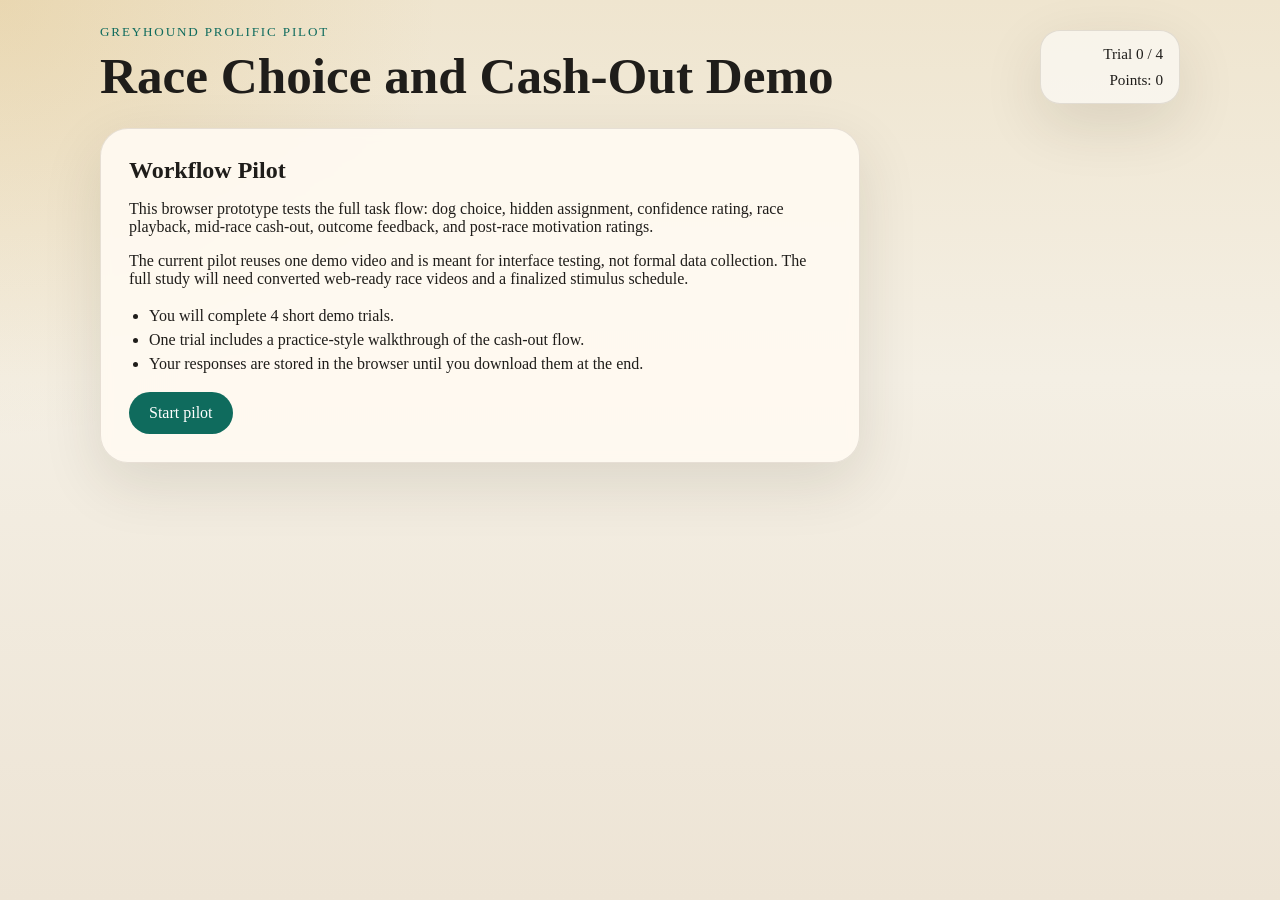
==== pilot-task/index.html @ 914d217c "Make race playback more realistic and lock video UI" ====
<!doctype html>
<html lang="en">
  <head>
    <meta charset="utf-8">
    <meta name="viewport" content="width=device-width, initial-scale=1">
    <title>Greyhound Pilot Task</title>
    <link rel="stylesheet" href="./styles.css">
  </head>
  <body>
    <main class="app-shell">
      <header class="topbar">
        <div>
          <p class="eyebrow">Greyhound Prolific Pilot</p>
          <h1>Race Choice and Cash-Out Demo</h1>
        </div>
        <div class="status">
          <span id="trial-status">Trial 0 / 0</span>
          <span id="points-status">Points: 0</span>
        </div>
      </header>

      <section id="screen-intro" class="screen active">
        <div class="card narrow">
          <h2>Workflow Pilot</h2>
          <p>
            This browser prototype tests the full task flow: dog choice, hidden assignment,
            confidence rating, race playback, mid-race cash-out, outcome feedback, and
            post-race motivation ratings.
          </p>
          <p>
            The current pilot reuses one demo video and is meant for interface testing, not
            formal data collection. The full study will need converted web-ready race videos
            and a finalized stimulus schedule.
          </p>
          <ul class="plain-list">
            <li>You will complete 4 short demo trials.</li>
            <li>One trial includes a practice-style walkthrough of the cash-out flow.</li>
            <li>Your responses are stored in the browser until you download them at the end.</li>
          </ul>
          <button id="start-button" class="button primary">Start pilot</button>
        </div>
      </section>

      <section id="screen-choice" class="screen">
        <div class="card">
          <div class="card-head">
            <div>
              <p class="eyebrow" id="condition-chip">Condition</p>
              <h2>Choose your dog</h2>
            </div>
            <p class="muted" id="choice-copy">Pick one dog for this race.</p>
          </div>
          <div id="dog-grid" class="dog-grid"></div>
          <div class="actions">
            <button id="choice-next" class="button primary" disabled>Continue</button>
          </div>
        </div>
      </section>

      <section id="screen-assignment" class="screen">
        <div class="card narrow">
          <p class="eyebrow">Trap Assignment</p>
          <h2 id="assignment-title">Your dog is ready</h2>
          <p id="assignment-copy"></p>
          <button id="assignment-next" class="button primary">Rate confidence</button>
        </div>
      </section>

      <section id="screen-confidence" class="screen">
        <div class="card narrow">
          <p class="eyebrow">Pre-race rating</p>
          <h2>How confident are you that your dog will win?</h2>
          <label class="slider-wrap" for="confidence-slider">
            <span>Not at all confident</span>
            <input id="confidence-slider" type="range" min="0" max="100" step="1" value="50">
            <span>Very confident</span>
          </label>
          <p class="value-readout"><span id="confidence-value">50</span>/100</p>
          <button id="confidence-next" class="button primary">Watch race</button>
        </div>
      </section>

      <section id="screen-race" class="screen">
        <div class="card">
          <div class="card-head">
            <div>
              <p class="eyebrow">Race video</p>
              <h2 id="race-title">Follow your dog</h2>
            </div>
            <p class="muted" id="race-copy"></p>
          </div>
          <div class="video-wrap">
            <video
              id="race-video"
              playsinline
              webkit-playsinline
              preload="auto"
              disablepictureinpicture
              disableremoteplayback
              controlslist="nodownload nofullscreen noplaybackrate noremoteplayback"
              tabindex="-1"
            ></video>
            <div id="race-intro-panel" class="overlay-panel race-intro-panel hidden">
              <p class="eyebrow">Starting boxes</p>
              <h3 id="race-intro-title">Race starts in 3</h3>
              <div class="signal-lights" aria-hidden="true">
                <span class="signal-light"></span>
                <span class="signal-light"></span>
                <span class="signal-light"></span>
              </div>
              <p id="race-intro-copy">Keep your eyes on your trap. The race will begin automatically.</p>
            </div>
            <div id="video-fallback" class="video-fallback hidden">
              <h3>Video unavailable</h3>
              <p>
                This pilot expects a browser-compatible video file. If this appears, the task
                flow is still working but the clip could not be played in your browser.
              </p>
            </div>
          </div>
          <div id="cashout-panel" class="overlay-panel hidden">
            <p class="eyebrow">Cash-out offer</p>
            <h3 id="cashout-title">Cash out now?</h3>
            <p id="cashout-copy"></p>
            <p id="cashout-timer" class="cashout-timer"></p>
            <div class="button-row">
              <button id="cashout-accept" class="button secondary">Cash out now</button>
              <button id="cashout-reject" class="button primary">Keep betting</button>
            </div>
          </div>
          <p id="race-helper" class="helper-text">
            The race will pause automatically if a cash-out offer appears.
          </p>
        </div>
      </section>

      <section id="screen-result" class="screen">
        <div class="card narrow">
          <p class="eyebrow">Outcome</p>
          <h2 id="result-title">Race complete</h2>
          <p id="result-copy"></p>
          <div class="result-grid">
            <div>
              <span class="result-label">Dog</span>
              <strong id="result-dog"></strong>
            </div>
            <div>
              <span class="result-label">Trap</span>
              <strong id="result-trap"></strong>
            </div>
            <div>
              <span class="result-label">Finish</span>
              <strong id="result-place"></strong>
            </div>
            <div>
              <span class="result-label">Points this trial</span>
              <strong id="result-points"></strong>
            </div>
          </div>
          <button id="result-next" class="button primary">Continue</button>
        </div>
      </section>

      <section id="screen-postrace" class="screen">
        <div class="card narrow">
          <p class="eyebrow">Post-race ratings</p>
          <h2>How did that race feel?</h2>
          <div class="question-block">
            <label for="pleased-slider">How pleased were you with the outcome of this race?</label>
            <input id="pleased-slider" type="range" min="0" max="100" step="1" value="50">
            <p class="value-readout"><span id="pleased-value">50</span>/100</p>
          </div>
          <div class="question-block">
            <label for="motivation-slider">Right now, how much do you want to play the next race?</label>
            <input id="motivation-slider" type="range" min="0" max="100" step="1" value="50">
            <p class="value-readout"><span id="motivation-value">50</span>/100</p>
          </div>
          <div class="question-block">
            <label for="luck-slider">How lucky or unlucky do you feel right now?</label>
            <input id="luck-slider" type="range" min="0" max="100" step="1" value="50">
            <p class="value-readout"><span id="luck-value">50</span>/100</p>
          </div>
          <button id="postrace-next" class="button primary">Next</button>
        </div>
      </section>

      <section id="screen-finish" class="screen">
        <div class="card narrow">
          <p class="eyebrow">Pilot complete</p>
          <h2>Session summary</h2>
          <p id="finish-copy"></p>
          <div class="button-row">
            <button id="download-json" class="button primary">Download JSON</button>
            <button id="download-csv" class="button secondary">Download CSV</button>
          </div>
          <div class="button-row">
            <button id="restart-button" class="button ghost">Run pilot again</button>
          </div>
        </div>
      </section>
    </main>

    <script src="./trial-config.js"></script>
    <script src="./app.js"></script>
  </body>
</html>
---- pilot-task/styles.css ----
:root {
  color-scheme: light;
  --bg: #f4efe4;
  --panel: rgba(255, 250, 241, 0.92);
  --panel-strong: #fff9ef;
  --text: #1f1d1a;
  --muted: #6a6256;
  --line: rgba(56, 45, 30, 0.12);
  --primary: #0f6b5d;
  --primary-dark: #0a5247;
  --secondary: #cc9a2b;
  --shadow: 0 20px 60px rgba(53, 39, 16, 0.12);
}

* {
  box-sizing: border-box;
}

body {
  margin: 0;
  min-height: 100vh;
  font-family: Georgia, "Times New Roman", serif;
  background:
    radial-gradient(circle at top left, rgba(207, 153, 42, 0.18), transparent 28%),
    linear-gradient(180deg, #efe5cf 0%, var(--bg) 42%, #ede4d5 100%);
  color: var(--text);
}

button,
input {
  font: inherit;
}

.app-shell {
  width: min(1080px, calc(100vw - 32px));
  margin: 0 auto;
  padding: 24px 0 48px;
}

.topbar {
  display: flex;
  justify-content: space-between;
  gap: 16px;
  align-items: end;
  margin-bottom: 24px;
}

.topbar h1,
.card h2 {
  margin: 0;
  line-height: 1.1;
}

.topbar h1 {
  font-size: clamp(2rem, 4vw, 3.2rem);
}

.eyebrow {
  margin: 0 0 8px;
  font-size: 0.82rem;
  letter-spacing: 0.14em;
  text-transform: uppercase;
  color: var(--primary);
}

.status {
  display: flex;
  flex-direction: column;
  gap: 8px;
  min-width: 140px;
  padding: 14px 16px;
  border: 1px solid var(--line);
  border-radius: 20px;
  background: rgba(255, 255, 255, 0.55);
  box-shadow: var(--shadow);
  font-size: 0.95rem;
  text-align: right;
}

.screen {
  display: none;
}

.screen.active {
  display: block;
}

.card {
  position: relative;
  padding: 28px;
  border: 1px solid var(--line);
  border-radius: 28px;
  background: var(--panel);
  box-shadow: var(--shadow);
  backdrop-filter: blur(6px);
}

.card.narrow {
  max-width: 760px;
}

.card-head {
  display: flex;
  justify-content: space-between;
  gap: 16px;
  align-items: end;
  margin-bottom: 24px;
}

.muted,
.helper-text {
  color: var(--muted);
}

.plain-list {
  padding-left: 20px;
  line-height: 1.5;
}

.dog-grid {
  display: grid;
  grid-template-columns: repeat(3, minmax(0, 1fr));
  gap: 14px;
}

.dog-card {
  padding: 18px;
  border: 1px solid var(--line);
  border-radius: 22px;
  background: var(--panel-strong);
  cursor: pointer;
  transition: transform 120ms ease, border-color 120ms ease, box-shadow 120ms ease;
}

.dog-card:hover,
.dog-card:focus-visible {
  transform: translateY(-2px);
  border-color: rgba(15, 107, 93, 0.35);
  box-shadow: 0 12px 24px rgba(15, 107, 93, 0.12);
}

.dog-card.selected {
  border-color: var(--primary);
  box-shadow: 0 16px 30px rgba(15, 107, 93, 0.18);
}

.dog-card h3 {
  margin: 0 0 12px;
  font-size: 1.2rem;
}

.dog-stats {
  display: grid;
  gap: 6px;
  color: var(--muted);
  font-size: 0.95rem;
}

.actions,
.button-row {
  display: flex;
  gap: 12px;
  margin-top: 24px;
  flex-wrap: wrap;
}

.button {
  border: 0;
  border-radius: 999px;
  padding: 12px 20px;
  cursor: pointer;
  transition: transform 120ms ease, opacity 120ms ease, background 120ms ease;
}

.button:hover,
.button:focus-visible {
  transform: translateY(-1px);
}

.button.primary {
  background: var(--primary);
  color: #fff;
}

.button.primary:hover,
.button.primary:focus-visible {
  background: var(--primary-dark);
}

.button.secondary {
  background: #f0e0b6;
  color: #3f2f10;
}

.button.ghost {
  background: transparent;
  color: var(--text);
  border: 1px solid var(--line);
}

.button:disabled {
  opacity: 0.45;
  cursor: not-allowed;
  transform: none;
}

.slider-wrap {
  display: grid;
  gap: 12px;
  margin-top: 22px;
}

input[type="range"] {
  width: 100%;
}

.value-readout {
  margin: 12px 0 0;
  font-weight: 700;
}

.video-wrap {
  position: relative;
  overflow: hidden;
  border-radius: 24px;
  border: 1px solid var(--line);
  background: #13110f;
  min-height: 360px;
}

#race-video,
.video-fallback {
  width: 100%;
  min-height: 360px;
}

#race-video {
  display: block;
  pointer-events: none;
}

#race-video::-webkit-media-controls,
#race-video::-webkit-media-controls-enclosure,
#race-video::-webkit-media-controls-panel,
#race-video::-webkit-media-controls-play-button,
#race-video::-webkit-media-controls-start-playback-button,
#race-video::-webkit-media-controls-timeline,
#race-video::-webkit-media-controls-current-time-display,
#race-video::-webkit-media-controls-time-remaining-display,
#race-video::-webkit-media-controls-fullscreen-button,
#race-video::-webkit-media-controls-mute-button,
#race-video::-webkit-media-controls-volume-slider {
  display: none !important;
  -webkit-appearance: none;
}

.video-fallback {
  display: grid;
  place-items: center;
  padding: 32px;
  color: #f6efe3;
  text-align: center;
}

.overlay-panel {
  position: absolute;
  inset: 18px;
  display: grid;
  align-content: center;
  padding: 26px;
  border-radius: 22px;
  background: rgba(20, 17, 13, 0.88);
  color: #fff8eb;
}

.race-intro-panel {
  text-align: center;
}

.signal-lights {
  display: flex;
  justify-content: center;
  gap: 14px;
  margin: 18px 0;
}

.signal-light {
  width: 18px;
  height: 18px;
  border-radius: 999px;
  background: rgba(255, 255, 255, 0.18);
  box-shadow: inset 0 0 0 1px rgba(255, 255, 255, 0.14);
}

.signal-light.active {
  background: #f25f3a;
  box-shadow: 0 0 18px rgba(242, 95, 58, 0.55);
}

.signal-light.go {
  background: #2fbf71;
  box-shadow: 0 0 18px rgba(47, 191, 113, 0.6);
}

.cashout-timer {
  margin: 6px 0 0;
  color: #f0e0b6;
  font-weight: 700;
}

.hidden {
  display: none;
}

.result-grid {
  display: grid;
  grid-template-columns: repeat(2, minmax(0, 1fr));
  gap: 18px;
  margin-top: 24px;
  padding: 18px;
  border: 1px solid var(--line);
  border-radius: 20px;
  background: rgba(255, 255, 255, 0.5);
}

.result-label {
  display: block;
  margin-bottom: 4px;
  color: var(--muted);
  font-size: 0.9rem;
}

.question-block + .question-block {
  margin-top: 24px;
}

@media (max-width: 900px) {
  .dog-grid {
    grid-template-columns: repeat(2, minmax(0, 1fr));
  }
}

@media (max-width: 700px) {
  .app-shell {
    width: min(100vw - 20px, 1080px);
    padding-top: 16px;
  }

  .topbar,
  .card-head {
    flex-direction: column;
    align-items: start;
  }

  .status {
    width: 100%;
    text-align: left;
  }

  .dog-grid,
  .result-grid {
    grid-template-columns: 1fr;
  }

  .card {
    padding: 20px;
  }
}
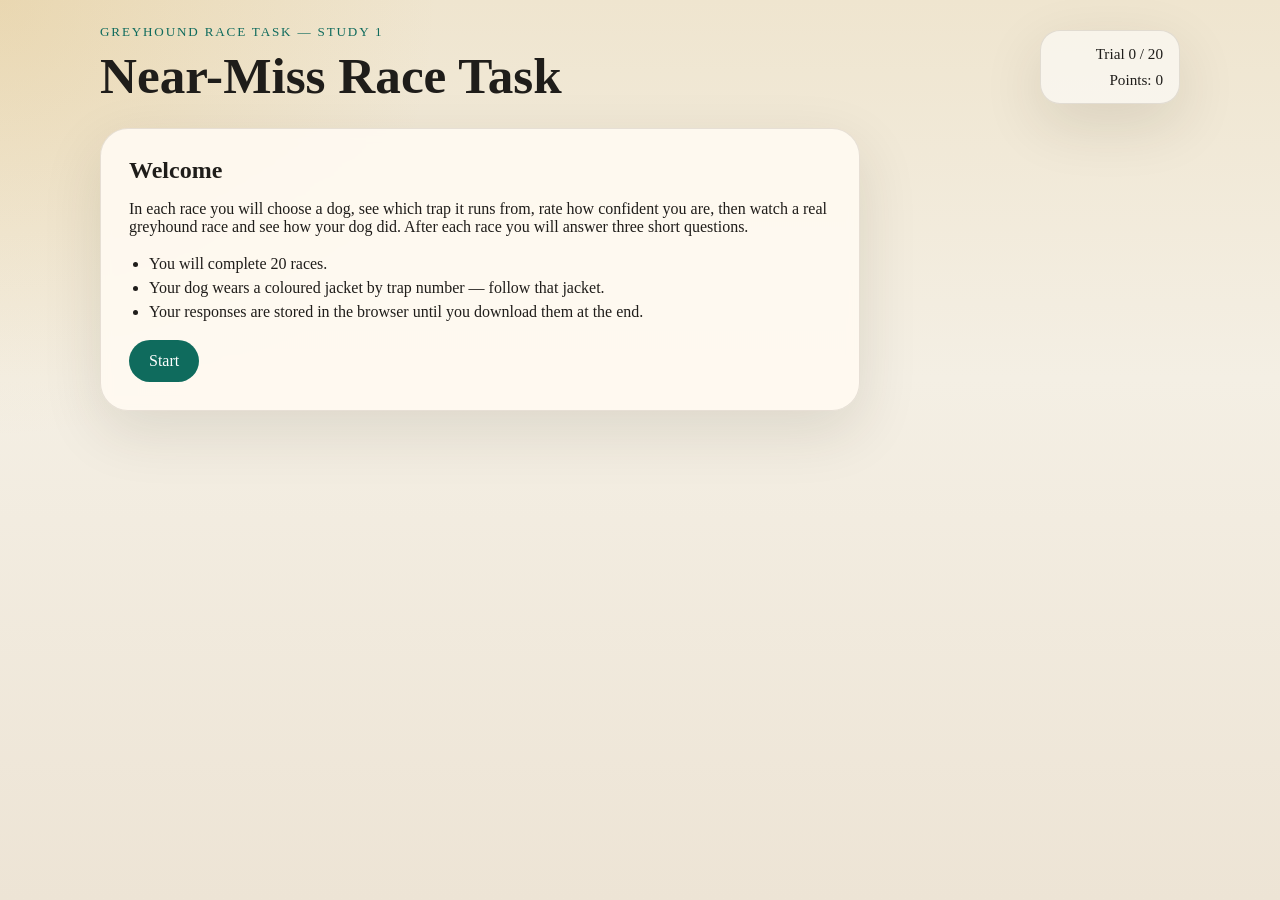
==== commit cfee0b89: "Build Study 1 task: 4 conditions, real race videos Replace the single-clip demo with the real 4-cond" ====
--- a/pilot-task/index.html
+++ b/pilot-task/index.html
@@ -10,8 +10,8 @@
     <main class="app-shell">
       <header class="topbar">
         <div>
-          <p class="eyebrow">Greyhound Prolific Pilot</p>
-          <h1>Race Choice and Cash-Out Demo</h1>
+          <p class="eyebrow">Greyhound Race Task — Study 1</p>
+          <h1>Near-Miss Race Task</h1>
         </div>
         <div class="status">
           <span id="trial-status">Trial 0 / 0</span>
@@ -21,23 +21,18 @@
 
       <section id="screen-intro" class="screen active">
         <div class="card narrow">
-          <h2>Workflow Pilot</h2>
+          <h2>Welcome</h2>
           <p>
-            This browser prototype tests the full task flow: dog choice, hidden assignment,
-            confidence rating, race playback, mid-race cash-out, outcome feedback, and
-            post-race motivation ratings.
-          </p>
-          <p>
-            The current pilot reuses one demo video and is meant for interface testing, not
-            formal data collection. The full study will need converted web-ready race videos
-            and a finalized stimulus schedule.
+            In each race you will choose a dog, see which trap it runs from, rate how
+            confident you are, then watch a real greyhound race and see how your dog did.
+            After each race you will answer three short questions.
           </p>
           <ul class="plain-list">
-            <li>You will complete 4 short demo trials.</li>
-            <li>One trial includes a practice-style walkthrough of the cash-out flow.</li>
+            <li>You will complete 20 races.</li>
+            <li>Your dog wears a coloured jacket by trap number — follow that jacket.</li>
             <li>Your responses are stored in the browser until you download them at the end.</li>
           </ul>
-          <button id="start-button" class="button primary">Start pilot</button>
+          <button id="start-button" class="button primary">Start</button>
         </div>
       </section>
 
@@ -61,6 +56,7 @@
         <div class="card narrow">
           <p class="eyebrow">Trap Assignment</p>
           <h2 id="assignment-title">Your dog is ready</h2>
+          <div class="jacket-badge" id="assignment-jacket" aria-hidden="true"></div>
           <p id="assignment-copy"></p>
           <button id="assignment-next" class="button primary">Rate confidence</button>
         </div>
@@ -72,11 +68,12 @@
           <h2>How confident are you that your dog will win?</h2>
           <label class="slider-wrap" for="confidence-slider">
             <span>Not at all confident</span>
-            <input id="confidence-slider" type="range" min="0" max="100" step="1" value="50">
+            <input id="confidence-slider" class="untouched" type="range" min="0" max="100" step="1" value="50">
             <span>Very confident</span>
           </label>
-          <p class="value-readout"><span id="confidence-value">50</span>/100</p>
-          <button id="confidence-next" class="button primary">Watch race</button>
+          <p class="value-readout"><span id="confidence-value">–</span>/100</p>
+          <p class="helper-text">Drag the slider to answer.</p>
+          <button id="confidence-next" class="button primary" disabled>Watch race</button>
         </div>
       </section>
 
@@ -167,20 +164,33 @@
           <h2>How did that race feel?</h2>
           <div class="question-block">
             <label for="pleased-slider">How pleased were you with the outcome of this race?</label>
-            <input id="pleased-slider" type="range" min="0" max="100" step="1" value="50">
-            <p class="value-readout"><span id="pleased-value">50</span>/100</p>
+            <input id="pleased-slider" class="untouched" type="range" min="0" max="100" step="1" value="50">
+            <p class="value-readout"><span id="pleased-value">–</span>/100</p>
           </div>
           <div class="question-block">
             <label for="motivation-slider">Right now, how much do you want to play the next race?</label>
-            <input id="motivation-slider" type="range" min="0" max="100" step="1" value="50">
-            <p class="value-readout"><span id="motivation-value">50</span>/100</p>
+            <input id="motivation-slider" class="untouched" type="range" min="0" max="100" step="1" value="50">
+            <p class="value-readout"><span id="motivation-value">–</span>/100</p>
           </div>
           <div class="question-block">
             <label for="luck-slider">How lucky or unlucky do you feel right now?</label>
-            <input id="luck-slider" type="range" min="0" max="100" step="1" value="50">
-            <p class="value-readout"><span id="luck-value">50</span>/100</p>
-          </div>
-          <button id="postrace-next" class="button primary">Next</button>
+            <input id="luck-slider" class="untouched" type="range" min="0" max="100" step="1" value="50">
+            <p class="value-readout"><span id="luck-value">–</span>/100</p>
+          </div>
+          <p class="helper-text">Drag each slider to answer.</p>
+          <button id="postrace-next" class="button primary" disabled>Next</button>
+        </div>
+      </section>
+
+      <section id="screen-pgsi" class="screen">
+        <div class="card narrow">
+          <p class="eyebrow">Questionnaire</p>
+          <h2>Problem Gambling Severity Index</h2>
+          <p class="muted">
+            Thinking about the last 12 months, please answer the following questions.
+          </p>
+          <div id="pgsi-form" class="pgsi-form"></div>
+          <button id="pgsi-next" class="button primary" disabled>Finish study</button>
         </div>
       </section>
 
--- a/pilot-task/styles.css
+++ b/pilot-task/styles.css
@@ -334,6 +334,37 @@
   margin-top: 24px;
 }
 
+.pgsi-form {
+  display: grid;
+  gap: 18px;
+  margin-top: 22px;
+}
+
+.pgsi-item {
+  padding: 18px;
+  border: 1px solid var(--line);
+  border-radius: 20px;
+  background: rgba(255, 255, 255, 0.52);
+}
+
+.pgsi-item legend {
+  margin-bottom: 10px;
+  font-weight: 700;
+}
+
+.pgsi-options {
+  display: grid;
+  grid-template-columns: repeat(2, minmax(0, 1fr));
+  gap: 10px 14px;
+}
+
+.pgsi-option {
+  display: flex;
+  align-items: center;
+  gap: 8px;
+  color: var(--muted);
+}
+
 @media (max-width: 900px) {
   .dog-grid {
     grid-template-columns: repeat(2, minmax(0, 1fr));
@@ -358,7 +389,8 @@
   }
 
   .dog-grid,
-  .result-grid {
+  .result-grid,
+  .pgsi-options {
     grid-template-columns: 1fr;
   }
 
@@ -366,3 +398,23 @@
     padding: 20px;
   }
 }
+
+/* Study 1 additions */
+.jacket-badge {
+  width: 64px;
+  height: 64px;
+  border-radius: 12px;
+  display: flex;
+  align-items: center;
+  justify-content: center;
+  font-size: 28px;
+  font-weight: 700;
+  margin: 4px 0 12px;
+  border: 2px solid rgba(0, 0, 0, 0.25);
+  box-shadow: inset 0 0 0 2px rgba(255, 255, 255, 0.25);
+}
+
+input[type="range"].untouched {
+  opacity: 0.55;
+  filter: grayscale(0.4);
+}
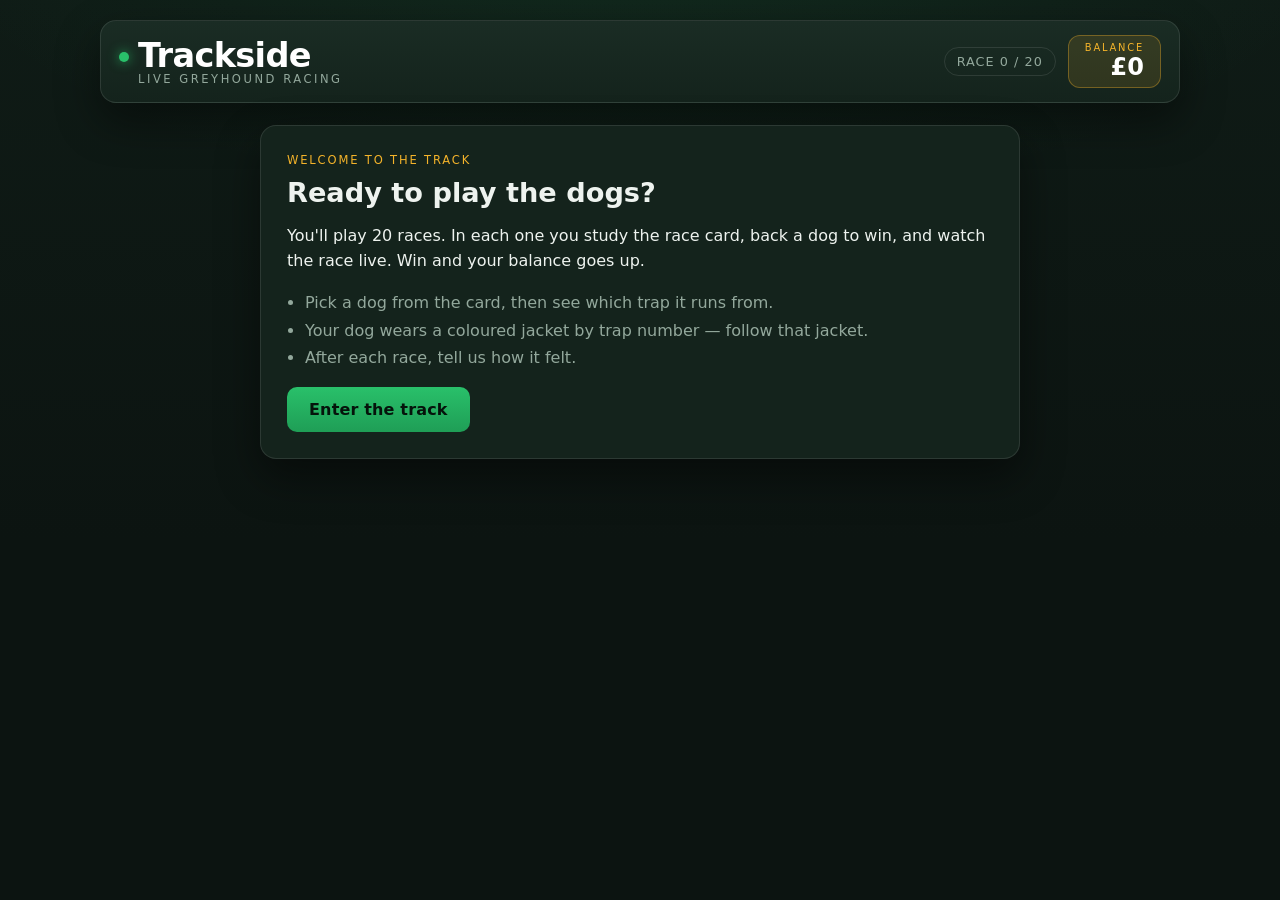
==== commit 1c7b01c7: "Reskin as a betting display; restore dog stats; unique names - Rebrand the participant-facing task a" ====
--- a/pilot-task/index.html
+++ b/pilot-task/index.html
@@ -3,36 +3,39 @@
   <head>
     <meta charset="utf-8">
     <meta name="viewport" content="width=device-width, initial-scale=1">
-    <title>Greyhound Pilot Task</title>
+    <title>Trackside — Live Greyhound Racing</title>
     <link rel="stylesheet" href="./styles.css">
   </head>
   <body>
     <main class="app-shell">
       <header class="topbar">
-        <div>
-          <p class="eyebrow">Greyhound Race Task — Study 1</p>
-          <h1>Near-Miss Race Task</h1>
+        <div class="brand">
+          <span class="brand-mark">Trackside</span>
+          <span class="brand-tag">Live Greyhound Racing</span>
         </div>
         <div class="status">
-          <span id="trial-status">Trial 0 / 0</span>
-          <span id="points-status">Points: 0</span>
+          <span class="status-race" id="trial-status">Race 0 / 0</span>
+          <span class="status-balance">
+            <span class="balance-label">Balance</span>
+            <span class="balance-amount" id="points-status">£0</span>
+          </span>
         </div>
       </header>
 
       <section id="screen-intro" class="screen active">
         <div class="card narrow">
-          <h2>Welcome</h2>
+          <p class="eyebrow">Welcome to the track</p>
+          <h2>Ready to play the dogs?</h2>
           <p>
-            In each race you will choose a dog, see which trap it runs from, rate how
-            confident you are, then watch a real greyhound race and see how your dog did.
-            After each race you will answer three short questions.
+            You'll play 20 races. In each one you study the race card, back a dog to win,
+            and watch the race live. Win and your balance goes up.
           </p>
           <ul class="plain-list">
-            <li>You will complete 20 races.</li>
+            <li>Pick a dog from the card, then see which trap it runs from.</li>
             <li>Your dog wears a coloured jacket by trap number — follow that jacket.</li>
-            <li>Your responses are stored in the browser until you download them at the end.</li>
+            <li>After each race, tell us how it felt.</li>
           </ul>
-          <button id="start-button" class="button primary">Start</button>
+          <button id="start-button" class="button primary">Enter the track</button>
         </div>
       </section>
 
@@ -40,25 +43,25 @@
         <div class="card">
           <div class="card-head">
             <div>
-              <p class="eyebrow" id="condition-chip">Condition</p>
-              <h2>Choose your dog</h2>
-            </div>
-            <p class="muted" id="choice-copy">Pick one dog for this race.</p>
+              <p class="eyebrow" id="condition-chip">Race</p>
+              <h2>Race card</h2>
+            </div>
+            <p class="muted" id="choice-copy">Study the card and back a dog to win.</p>
           </div>
           <div id="dog-grid" class="dog-grid"></div>
           <div class="actions">
-            <button id="choice-next" class="button primary" disabled>Continue</button>
+            <button id="choice-next" class="button primary" disabled>Place bet</button>
           </div>
         </div>
       </section>
 
       <section id="screen-assignment" class="screen">
         <div class="card narrow">
-          <p class="eyebrow">Trap Assignment</p>
+          <p class="eyebrow">Bet placed</p>
           <h2 id="assignment-title">Your dog is ready</h2>
           <div class="jacket-badge" id="assignment-jacket" aria-hidden="true"></div>
           <p id="assignment-copy"></p>
-          <button id="assignment-next" class="button primary">Rate confidence</button>
+          <button id="assignment-next" class="button primary">Continue</button>
         </div>
       </section>
 
@@ -150,7 +153,7 @@
               <strong id="result-place"></strong>
             </div>
             <div>
-              <span class="result-label">Points this trial</span>
+              <span class="result-label">Returns</span>
               <strong id="result-points"></strong>
             </div>
           </div>
@@ -196,7 +199,7 @@
 
       <section id="screen-finish" class="screen">
         <div class="card narrow">
-          <p class="eyebrow">Pilot complete</p>
+          <p class="eyebrow">That's the last race</p>
           <h2>Session summary</h2>
           <p id="finish-copy"></p>
           <div class="button-row">
@@ -204,7 +207,7 @@
             <button id="download-csv" class="button secondary">Download CSV</button>
           </div>
           <div class="button-row">
-            <button id="restart-button" class="button ghost">Run pilot again</button>
+            <button id="restart-button" class="button ghost">Play again</button>
           </div>
         </div>
       </section>
--- a/pilot-task/styles.css
+++ b/pilot-task/styles.css
@@ -1,243 +1,310 @@
 :root {
-  color-scheme: light;
-  --bg: #f4efe4;
-  --panel: rgba(255, 250, 241, 0.92);
-  --panel-strong: #fff9ef;
-  --text: #1f1d1a;
-  --muted: #6a6256;
-  --line: rgba(56, 45, 30, 0.12);
-  --primary: #0f6b5d;
-  --primary-dark: #0a5247;
-  --secondary: #cc9a2b;
-  --shadow: 0 20px 60px rgba(53, 39, 16, 0.12);
-}
-
-* {
-  box-sizing: border-box;
-}
+  color-scheme: dark;
+  --bg: #0c1411;
+  --bg-2: #0f1b16;
+  --panel: #14231c;
+  --panel-2: #1a2c24;
+  --line: rgba(255, 255, 255, 0.10);
+  --line-strong: rgba(255, 255, 255, 0.18);
+  --text: #eef3ef;
+  --muted: #93a89c;
+  --gold: #f4b32a;
+  --gold-dark: #c8901a;
+  --green: #29c06a;
+  --green-dark: #1f9e56;
+  --red: #e0533d;
+  --shadow: 0 18px 44px rgba(0, 0, 0, 0.45);
+  --radius: 16px;
+  --font: system-ui, -apple-system, "Segoe UI", Roboto, Helvetica, Arial, sans-serif;
+  --mono: "SF Mono", ui-monospace, "Roboto Mono", Menlo, Consolas, monospace;
+}
+
+* { box-sizing: border-box; }
 
 body {
   margin: 0;
   min-height: 100vh;
-  font-family: Georgia, "Times New Roman", serif;
+  font-family: var(--font);
+  color: var(--text);
   background:
-    radial-gradient(circle at top left, rgba(207, 153, 42, 0.18), transparent 28%),
-    linear-gradient(180deg, #efe5cf 0%, var(--bg) 42%, #ede4d5 100%);
-  color: var(--text);
-}
-
-button,
-input {
-  font: inherit;
-}
+    radial-gradient(1200px 500px at 50% -10%, rgba(41, 192, 106, 0.10), transparent 60%),
+    linear-gradient(180deg, var(--bg-2) 0%, var(--bg) 60%);
+}
+
+button, input { font: inherit; }
 
 .app-shell {
-  width: min(1080px, calc(100vw - 32px));
+  width: min(1080px, calc(100vw - 28px));
   margin: 0 auto;
-  padding: 24px 0 48px;
-}
-
+  padding: 20px 0 48px;
+}
+
+/* ---- top bar / bookmaker header ---- */
 .topbar {
   display: flex;
   justify-content: space-between;
+  align-items: center;
   gap: 16px;
-  align-items: end;
-  margin-bottom: 24px;
-}
-
-.topbar h1,
-.card h2 {
-  margin: 0;
-  line-height: 1.1;
-}
-
-.topbar h1 {
-  font-size: clamp(2rem, 4vw, 3.2rem);
+  padding: 14px 18px;
+  margin-bottom: 22px;
+  border: 1px solid var(--line);
+  border-radius: var(--radius);
+  background: linear-gradient(180deg, var(--panel-2), var(--panel));
+  box-shadow: var(--shadow);
+}
+
+.brand { display: flex; flex-direction: column; line-height: 1.05; }
+
+.brand-mark {
+  font-size: clamp(1.5rem, 3.4vw, 2.1rem);
+  font-weight: 800;
+  letter-spacing: -0.02em;
+  color: #fff;
+}
+.brand-mark::before {
+  content: "";
+  display: inline-block;
+  width: 10px; height: 10px;
+  margin-right: 9px;
+  border-radius: 999px;
+  background: var(--green);
+  box-shadow: 0 0 12px rgba(41, 192, 106, 0.8);
+  vertical-align: middle;
+}
+.brand-tag {
+  font-size: 0.72rem;
+  letter-spacing: 0.22em;
+  text-transform: uppercase;
+  color: var(--muted);
+  margin-left: 19px;
+}
+
+.status { display: flex; align-items: center; gap: 12px; }
+
+.status-race {
+  font-size: 0.8rem;
+  letter-spacing: 0.08em;
+  text-transform: uppercase;
+  color: var(--muted);
+  padding: 6px 12px;
+  border: 1px solid var(--line);
+  border-radius: 999px;
+}
+
+.status-balance {
+  display: flex;
+  flex-direction: column;
+  align-items: flex-end;
+  padding: 6px 16px;
+  border-radius: 12px;
+  background: rgba(244, 179, 42, 0.12);
+  border: 1px solid rgba(244, 179, 42, 0.35);
+}
+.balance-label {
+  font-size: 0.62rem;
+  letter-spacing: 0.18em;
+  text-transform: uppercase;
+  color: var(--gold);
+}
+.balance-amount {
+  font-size: 1.5rem;
+  font-weight: 800;
+  color: #fff;
+  font-variant-numeric: tabular-nums;
 }
 
 .eyebrow {
   margin: 0 0 8px;
-  font-size: 0.82rem;
-  letter-spacing: 0.14em;
-  text-transform: uppercase;
-  color: var(--primary);
-}
-
-.status {
-  display: flex;
-  flex-direction: column;
-  gap: 8px;
-  min-width: 140px;
-  padding: 14px 16px;
-  border: 1px solid var(--line);
-  border-radius: 20px;
-  background: rgba(255, 255, 255, 0.55);
-  box-shadow: var(--shadow);
-  font-size: 0.95rem;
-  text-align: right;
-}
-
-.screen {
-  display: none;
-}
-
-.screen.active {
-  display: block;
-}
+  font-size: 0.72rem;
+  letter-spacing: 0.16em;
+  text-transform: uppercase;
+  color: var(--gold);
+}
+
+/* ---- screens / cards ---- */
+.screen { display: none; }
+.screen.active { display: block; }
 
 .card {
   position: relative;
-  padding: 28px;
-  border: 1px solid var(--line);
-  border-radius: 28px;
+  padding: 26px;
+  border: 1px solid var(--line);
+  border-radius: var(--radius);
   background: var(--panel);
   box-shadow: var(--shadow);
-  backdrop-filter: blur(6px);
-}
-
-.card.narrow {
-  max-width: 760px;
-}
+}
+.card.narrow { max-width: 760px; margin: 0 auto; }
+
+.card h2 { margin: 0 0 6px; line-height: 1.1; font-size: 1.7rem; }
+.card p { line-height: 1.55; }
 
 .card-head {
   display: flex;
   justify-content: space-between;
+  align-items: flex-end;
   gap: 16px;
-  align-items: end;
-  margin-bottom: 24px;
-}
-
-.muted,
-.helper-text {
-  color: var(--muted);
-}
-
-.plain-list {
-  padding-left: 20px;
-  line-height: 1.5;
-}
-
+  margin-bottom: 20px;
+  padding-bottom: 16px;
+  border-bottom: 1px solid var(--line);
+}
+.card-head h2 { font-size: 1.4rem; margin: 0; }
+
+.muted, .helper-text { color: var(--muted); }
+.helper-text { font-size: 0.9rem; }
+.plain-list { padding-left: 18px; line-height: 1.7; color: var(--muted); }
+
+/* ---- race card / dog choices ---- */
 .dog-grid {
   display: grid;
   grid-template-columns: repeat(3, minmax(0, 1fr));
-  gap: 14px;
+  gap: 12px;
 }
 
 .dog-card {
-  padding: 18px;
-  border: 1px solid var(--line);
-  border-radius: 22px;
-  background: var(--panel-strong);
+  position: relative;
+  display: flex;
+  flex-direction: column;
+  gap: 12px;
+  padding: 16px;
+  text-align: left;
+  border: 1px solid var(--line);
+  border-radius: 14px;
+  background: var(--panel-2);
+  color: var(--text);
   cursor: pointer;
   transition: transform 120ms ease, border-color 120ms ease, box-shadow 120ms ease;
 }
-
-.dog-card:hover,
-.dog-card:focus-visible {
+.dog-card:hover, .dog-card:focus-visible {
   transform: translateY(-2px);
-  border-color: rgba(15, 107, 93, 0.35);
-  box-shadow: 0 12px 24px rgba(15, 107, 93, 0.12);
-}
-
+  border-color: var(--line-strong);
+  box-shadow: 0 12px 22px rgba(0, 0, 0, 0.35);
+}
 .dog-card.selected {
-  border-color: var(--primary);
-  box-shadow: 0 16px 30px rgba(15, 107, 93, 0.18);
-}
-
-.dog-card h3 {
-  margin: 0 0 12px;
-  font-size: 1.2rem;
+  border-color: var(--gold);
+  box-shadow: 0 0 0 2px rgba(244, 179, 42, 0.35), var(--shadow);
+}
+
+.dog-card-top {
+  display: flex;
+  justify-content: space-between;
+  align-items: center;
+  gap: 10px;
+}
+.dog-card h3 { margin: 0; font-size: 1.05rem; line-height: 1.2; }
+
+.odds {
+  flex: none;
+  font-family: var(--mono);
+  font-weight: 700;
+  font-size: 0.95rem;
+  color: #0c1411;
+  background: var(--gold);
+  padding: 3px 9px;
+  border-radius: 8px;
 }
 
 .dog-stats {
   display: grid;
-  gap: 6px;
+  grid-template-columns: 1fr 1fr;
+  gap: 4px 12px;
+  font-size: 0.82rem;
   color: var(--muted);
-  font-size: 0.95rem;
-}
-
-.actions,
-.button-row {
+}
+.dog-stats span { display: flex; justify-content: space-between; gap: 8px; }
+.dog-stats em {
+  font-style: normal;
+  text-transform: uppercase;
+  letter-spacing: 0.06em;
+  font-size: 0.66rem;
+  color: #6f8378;
+  align-self: center;
+}
+.dog-stats span:first-child { grid-column: 1 / -1; }
+.dog-stats span:first-child em { color: var(--muted); }
+
+.pick-tag {
+  margin-top: auto;
+  text-align: center;
+  font-size: 0.72rem;
+  letter-spacing: 0.1em;
+  text-transform: uppercase;
+  color: var(--muted);
+  padding-top: 8px;
+  border-top: 1px dashed var(--line);
+}
+.dog-card.selected .pick-tag { color: var(--gold); font-weight: 700; }
+
+/* ---- buttons ---- */
+.actions, .button-row {
   display: flex;
   gap: 12px;
-  margin-top: 24px;
+  margin-top: 22px;
   flex-wrap: wrap;
 }
 
 .button {
   border: 0;
-  border-radius: 999px;
-  padding: 12px 20px;
+  border-radius: 10px;
+  padding: 13px 22px;
+  font-weight: 700;
+  letter-spacing: 0.01em;
   cursor: pointer;
   transition: transform 120ms ease, opacity 120ms ease, background 120ms ease;
 }
-
-.button:hover,
-.button:focus-visible {
-  transform: translateY(-1px);
-}
+.button:hover:not(:disabled), .button:focus-visible { transform: translateY(-1px); }
 
 .button.primary {
-  background: var(--primary);
-  color: #fff;
-}
-
-.button.primary:hover,
-.button.primary:focus-visible {
-  background: var(--primary-dark);
-}
+  background: linear-gradient(180deg, var(--green), var(--green-dark));
+  color: #05130b;
+}
+.button.primary:hover:not(:disabled) { background: var(--green); }
 
 .button.secondary {
-  background: #f0e0b6;
-  color: #3f2f10;
-}
-
+  background: transparent;
+  color: var(--gold);
+  border: 1px solid rgba(244, 179, 42, 0.5);
+}
 .button.ghost {
   background: transparent;
   color: var(--text);
   border: 1px solid var(--line);
 }
-
-.button:disabled {
-  opacity: 0.45;
-  cursor: not-allowed;
-  transform: none;
-}
-
+.button:disabled { opacity: 0.4; cursor: not-allowed; transform: none; }
+
+/* ---- sliders ---- */
 .slider-wrap {
   display: grid;
-  gap: 12px;
+  grid-template-columns: auto 1fr auto;
+  align-items: center;
+  gap: 14px;
   margin-top: 22px;
 }
+.slider-wrap span { font-size: 0.82rem; color: var(--muted); }
 
 input[type="range"] {
   width: 100%;
-}
+  accent-color: var(--gold);
+}
+input[type="range"].untouched { opacity: 0.5; filter: grayscale(0.5); }
 
 .value-readout {
-  margin: 12px 0 0;
-  font-weight: 700;
-}
-
+  margin: 14px 0 0;
+  font-weight: 800;
+  font-size: 1.1rem;
+  font-variant-numeric: tabular-nums;
+}
+
+/* ---- video ---- */
 .video-wrap {
   position: relative;
   overflow: hidden;
-  border-radius: 24px;
-  border: 1px solid var(--line);
-  background: #13110f;
+  border-radius: 12px;
+  border: 1px solid var(--line);
+  background: #050806;
   min-height: 360px;
 }
-
-#race-video,
-.video-fallback {
-  width: 100%;
-  min-height: 360px;
-}
-
-#race-video {
-  display: block;
-  pointer-events: none;
-}
+#race-video, .video-fallback { width: 100%; min-height: 360px; }
+#race-video { display: block; pointer-events: none; }
 
 #race-video::-webkit-media-controls,
 #race-video::-webkit-media-controls-enclosure,
@@ -254,167 +321,89 @@
   -webkit-appearance: none;
 }
 
-.video-fallback {
-  display: grid;
-  place-items: center;
-  padding: 32px;
-  color: #f6efe3;
-  text-align: center;
-}
+.video-fallback { display: grid; place-items: center; padding: 32px; text-align: center; color: var(--muted); }
 
 .overlay-panel {
   position: absolute;
-  inset: 18px;
+  inset: 16px;
   display: grid;
   align-content: center;
   padding: 26px;
-  border-radius: 22px;
-  background: rgba(20, 17, 13, 0.88);
-  color: #fff8eb;
-}
-
-.race-intro-panel {
+  border-radius: 12px;
+  background: rgba(6, 12, 9, 0.9);
+  color: #fff;
   text-align: center;
 }
-
-.signal-lights {
-  display: flex;
-  justify-content: center;
-  gap: 14px;
-  margin: 18px 0;
-}
-
+.overlay-panel h3 { margin: 6px 0; font-size: 1.6rem; }
+
+.signal-lights { display: flex; justify-content: center; gap: 14px; margin: 18px 0; }
 .signal-light {
-  width: 18px;
-  height: 18px;
+  width: 18px; height: 18px;
   border-radius: 999px;
-  background: rgba(255, 255, 255, 0.18);
-  box-shadow: inset 0 0 0 1px rgba(255, 255, 255, 0.14);
-}
-
-.signal-light.active {
-  background: #f25f3a;
-  box-shadow: 0 0 18px rgba(242, 95, 58, 0.55);
-}
-
-.signal-light.go {
-  background: #2fbf71;
-  box-shadow: 0 0 18px rgba(47, 191, 113, 0.6);
-}
-
-.cashout-timer {
-  margin: 6px 0 0;
-  color: #f0e0b6;
-  font-weight: 700;
-}
-
-.hidden {
-  display: none;
-}
-
+  background: rgba(255, 255, 255, 0.16);
+}
+.signal-light.active { background: var(--red); box-shadow: 0 0 18px rgba(224, 83, 61, 0.6); }
+.signal-light.go { background: var(--green); box-shadow: 0 0 18px rgba(41, 192, 106, 0.7); }
+
+.cashout-timer { margin: 6px 0 0; color: var(--gold); font-weight: 700; }
+.hidden { display: none; }
+
+/* ---- result ---- */
 .result-grid {
   display: grid;
   grid-template-columns: repeat(2, minmax(0, 1fr));
-  gap: 18px;
-  margin-top: 24px;
+  gap: 16px;
+  margin-top: 22px;
   padding: 18px;
   border: 1px solid var(--line);
-  border-radius: 20px;
-  background: rgba(255, 255, 255, 0.5);
-}
-
+  border-radius: 12px;
+  background: var(--panel-2);
+}
 .result-label {
   display: block;
   margin-bottom: 4px;
   color: var(--muted);
-  font-size: 0.9rem;
-}
-
-.question-block + .question-block {
-  margin-top: 24px;
-}
-
-.pgsi-form {
-  display: grid;
-  gap: 18px;
-  margin-top: 22px;
-}
-
+  font-size: 0.72rem;
+  letter-spacing: 0.08em;
+  text-transform: uppercase;
+}
+.result-grid strong { font-size: 1.15rem; }
+
+/* ---- jacket badge ---- */
+.jacket-badge {
+  width: 60px; height: 60px;
+  border-radius: 12px;
+  display: flex; align-items: center; justify-content: center;
+  font-size: 26px; font-weight: 800;
+  margin: 4px 0 14px;
+  border: 2px solid rgba(0, 0, 0, 0.35);
+  box-shadow: inset 0 0 0 2px rgba(255, 255, 255, 0.22);
+}
+
+/* ---- post-race + pgsi ---- */
+.question-block + .question-block { margin-top: 22px; }
+.question-block label { display: block; margin-bottom: 10px; }
+
+.pgsi-form { display: grid; gap: 14px; margin-top: 20px; }
 .pgsi-item {
-  padding: 18px;
-  border: 1px solid var(--line);
-  border-radius: 20px;
-  background: rgba(255, 255, 255, 0.52);
-}
-
-.pgsi-item legend {
-  margin-bottom: 10px;
-  font-weight: 700;
-}
-
-.pgsi-options {
-  display: grid;
-  grid-template-columns: repeat(2, minmax(0, 1fr));
-  gap: 10px 14px;
-}
-
-.pgsi-option {
-  display: flex;
-  align-items: center;
-  gap: 8px;
-  color: var(--muted);
-}
-
+  padding: 16px;
+  border: 1px solid var(--line);
+  border-radius: 12px;
+  background: var(--panel-2);
+}
+.pgsi-item legend { margin-bottom: 10px; font-weight: 700; }
+.pgsi-options { display: grid; grid-template-columns: repeat(2, minmax(0, 1fr)); gap: 8px 14px; }
+.pgsi-option { display: flex; align-items: center; gap: 8px; color: var(--muted); }
+
+/* ---- responsive ---- */
 @media (max-width: 900px) {
-  .dog-grid {
-    grid-template-columns: repeat(2, minmax(0, 1fr));
-  }
-}
-
-@media (max-width: 700px) {
-  .app-shell {
-    width: min(100vw - 20px, 1080px);
-    padding-top: 16px;
-  }
-
-  .topbar,
-  .card-head {
-    flex-direction: column;
-    align-items: start;
-  }
-
-  .status {
-    width: 100%;
-    text-align: left;
-  }
-
-  .dog-grid,
-  .result-grid,
-  .pgsi-options {
-    grid-template-columns: 1fr;
-  }
-
-  .card {
-    padding: 20px;
-  }
-}
-
-/* Study 1 additions */
-.jacket-badge {
-  width: 64px;
-  height: 64px;
-  border-radius: 12px;
-  display: flex;
-  align-items: center;
-  justify-content: center;
-  font-size: 28px;
-  font-weight: 700;
-  margin: 4px 0 12px;
-  border: 2px solid rgba(0, 0, 0, 0.25);
-  box-shadow: inset 0 0 0 2px rgba(255, 255, 255, 0.25);
-}
-
-input[type="range"].untouched {
-  opacity: 0.55;
-  filter: grayscale(0.4);
-}
+  .dog-grid { grid-template-columns: repeat(2, minmax(0, 1fr)); }
+}
+@media (max-width: 620px) {
+  .app-shell { width: calc(100vw - 20px); }
+  .topbar { flex-direction: row; align-items: center; }
+  .brand-mark { font-size: 1.3rem; }
+  .dog-grid, .result-grid, .pgsi-options { grid-template-columns: 1fr; }
+  .card { padding: 18px; }
+  .card-head { flex-direction: column; align-items: flex-start; }
+}
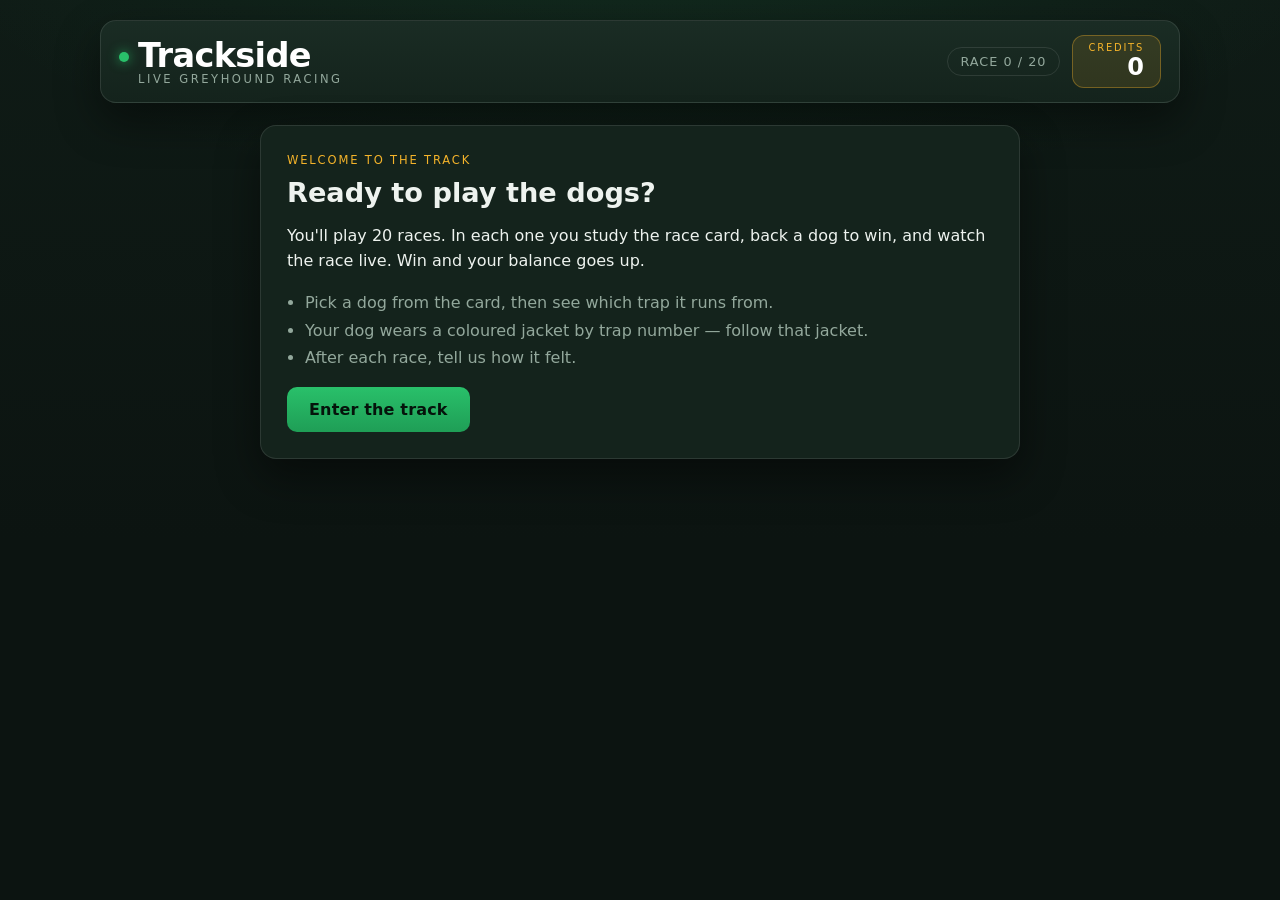
==== commit f6b58eac: "Credits display, £2+£2 payment, no-anchor random sliders - In-task tally is now "credits" (not £), s" ====
--- a/pilot-task/index.html
+++ b/pilot-task/index.html
@@ -16,8 +16,8 @@
         <div class="status">
           <span class="status-race" id="trial-status">Race 0 / 0</span>
           <span class="status-balance">
-            <span class="balance-label">Balance</span>
-            <span class="balance-amount" id="points-status">£0</span>
+            <span class="balance-label">Credits</span>
+            <span class="balance-amount" id="points-status">0</span>
           </span>
         </div>
       </header>
--- a/pilot-task/styles.css
+++ b/pilot-task/styles.css
@@ -184,24 +184,7 @@
   box-shadow: 0 0 0 2px rgba(244, 179, 42, 0.35), var(--shadow);
 }
 
-.dog-card-top {
-  display: flex;
-  justify-content: space-between;
-  align-items: center;
-  gap: 10px;
-}
 .dog-card h3 { margin: 0; font-size: 1.05rem; line-height: 1.2; }
-
-.odds {
-  flex: none;
-  font-family: var(--mono);
-  font-weight: 700;
-  font-size: 0.95rem;
-  color: #0c1411;
-  background: var(--gold);
-  padding: 3px 9px;
-  border-radius: 8px;
-}
 
 .dog-stats {
   display: grid;
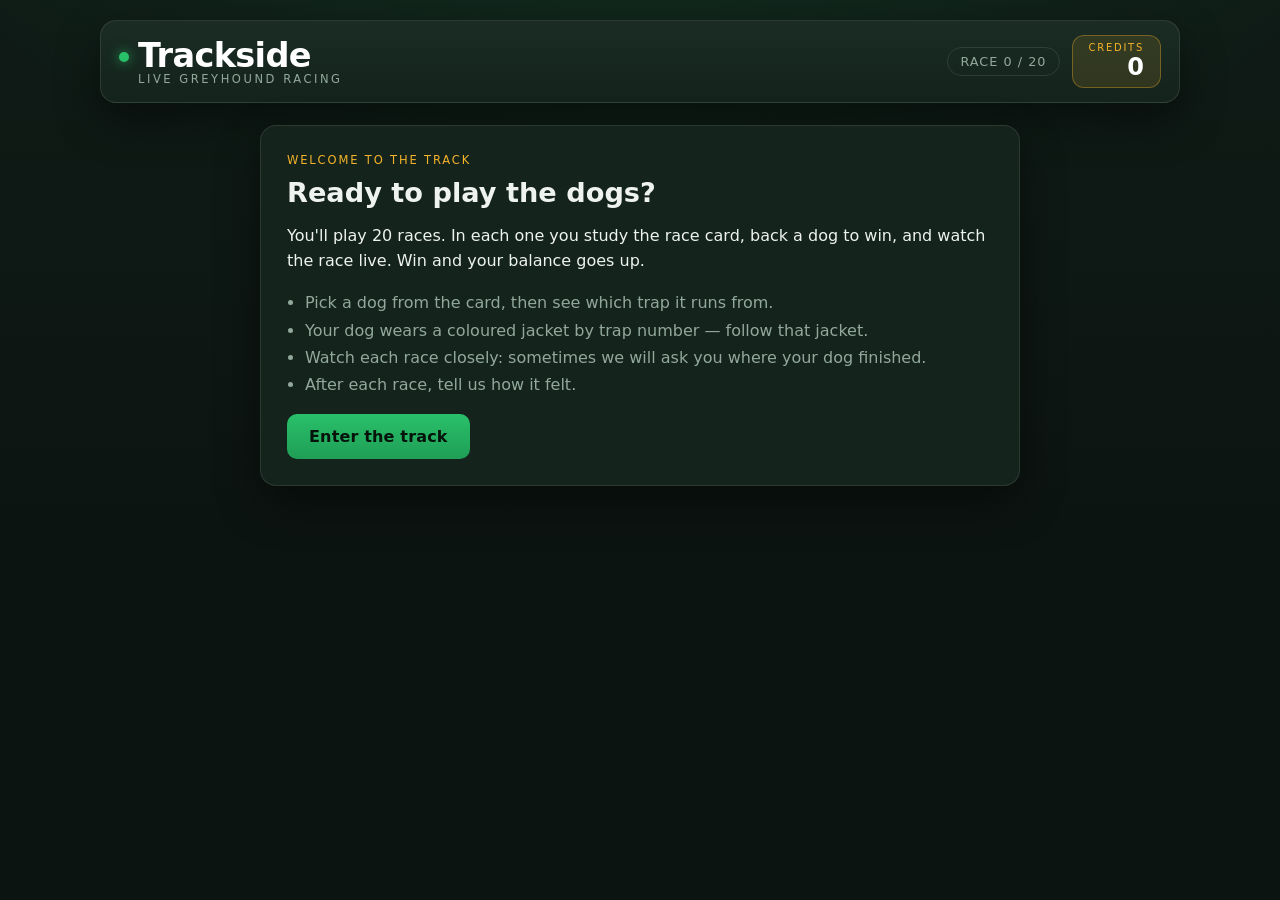
==== commit ba79a4af: "Task v2: Luke's feedback (wording, names, video fit, outcome checks) - "Unplaced" -> "Did not win", " ====
--- a/pilot-task/index.html
+++ b/pilot-task/index.html
@@ -33,6 +33,7 @@
           <ul class="plain-list">
             <li>Pick a dog from the card, then see which trap it runs from.</li>
             <li>Your dog wears a coloured jacket by trap number — follow that jacket.</li>
+            <li>Watch each race closely: sometimes we will ask you where your dog finished.</li>
             <li>After each race, tell us how it felt.</li>
           </ul>
           <button id="start-button" class="button primary">Enter the track</button>
@@ -77,6 +78,20 @@
           <p class="value-readout"><span id="confidence-value">–</span>/100</p>
           <p class="helper-text">Drag the slider to answer.</p>
           <button id="confidence-next" class="button primary" disabled>Watch race</button>
+        </div>
+      </section>
+
+      <section id="screen-attention" class="screen">
+        <div class="card narrow">
+          <p class="eyebrow">One quick check</p>
+          <h2 id="attention-label">Please move the slider as instructed.</h2>
+          <label class="slider-wrap" for="attention-slider">
+            <span>0</span>
+            <input id="attention-slider" class="untouched" type="range" min="0" max="100" step="1" value="50">
+            <span>100</span>
+          </label>
+          <p class="value-readout"><span id="attention-value">–</span>/100</p>
+          <button id="attention-next" class="button primary" disabled>Continue</button>
         </div>
       </section>
 
@@ -134,6 +149,20 @@
         </div>
       </section>
 
+      <section id="screen-outcome-check" class="screen">
+        <div class="card narrow">
+          <p class="eyebrow">Quick question</p>
+          <h2>Where did your dog finish in that race?</h2>
+          <p class="muted" id="outcome-check-copy"></p>
+          <div class="outcome-options" id="outcome-check-options">
+            <button class="button ghost" data-answer="1">1st</button>
+            <button class="button ghost" data-answer="2">2nd</button>
+            <button class="button ghost" data-answer="3">3rd</button>
+            <button class="button ghost" data-answer="99">Further back</button>
+          </div>
+        </div>
+      </section>
+
       <section id="screen-result" class="screen">
         <div class="card narrow">
           <p class="eyebrow">Outcome</p>
@@ -167,17 +196,29 @@
           <h2>How did that race feel?</h2>
           <div class="question-block">
             <label for="pleased-slider">How pleased were you with the outcome of this race?</label>
-            <input id="pleased-slider" class="untouched" type="range" min="0" max="100" step="1" value="50">
+            <div class="anchored-slider">
+              <span>Not at all pleased</span>
+              <input id="pleased-slider" class="untouched" type="range" min="0" max="100" step="1" value="50">
+              <span>Very pleased</span>
+            </div>
             <p class="value-readout"><span id="pleased-value">–</span>/100</p>
           </div>
           <div class="question-block">
             <label for="motivation-slider">Right now, how much do you want to play the next race?</label>
-            <input id="motivation-slider" class="untouched" type="range" min="0" max="100" step="1" value="50">
+            <div class="anchored-slider">
+              <span>Not at all</span>
+              <input id="motivation-slider" class="untouched" type="range" min="0" max="100" step="1" value="50">
+              <span>Very much</span>
+            </div>
             <p class="value-readout"><span id="motivation-value">–</span>/100</p>
           </div>
           <div class="question-block">
-            <label for="luck-slider">How lucky or unlucky do you feel right now?</label>
-            <input id="luck-slider" class="untouched" type="range" min="0" max="100" step="1" value="50">
+            <label for="luck-slider">How lucky did you feel in that race?</label>
+            <div class="anchored-slider">
+              <span>Not at all lucky</span>
+              <input id="luck-slider" class="untouched" type="range" min="0" max="100" step="1" value="50">
+              <span>Very lucky</span>
+            </div>
             <p class="value-readout"><span id="luck-value">–</span>/100</p>
           </div>
           <p class="helper-text">Drag each slider to answer.</p>
@@ -187,8 +228,8 @@
 
       <section id="screen-pgsi" class="screen">
         <div class="card narrow">
-          <p class="eyebrow">Questionnaire</p>
-          <h2>Problem Gambling Severity Index</h2>
+          <p class="eyebrow">Almost done</p>
+          <h2>A few final questions</h2>
           <p class="muted">
             Thinking about the last 12 months, please answer the following questions.
           </p>
@@ -203,7 +244,10 @@
           <h2>Session summary</h2>
           <p id="finish-copy"></p>
           <div class="button-row">
-            <button id="download-json" class="button primary">Download JSON</button>
+            <button id="return-prolific" class="button primary hidden">Return to Prolific to complete</button>
+          </div>
+          <div class="button-row">
+            <button id="download-json" class="button secondary">Download JSON</button>
             <button id="download-csv" class="button secondary">Download CSV</button>
           </div>
           <div class="button-row">
--- a/pilot-task/styles.css
+++ b/pilot-task/styles.css
@@ -284,10 +284,16 @@
   border-radius: 12px;
   border: 1px solid var(--line);
   background: #050806;
-  min-height: 360px;
-}
-#race-video, .video-fallback { width: 100%; min-height: 360px; }
-#race-video { display: block; pointer-events: none; }
+  min-height: 280px;
+}
+/* Keep the whole clip inside the viewport so nobody has to scroll mid-race.
+   The clips are low-res, so we cap rather than stretch them. */
+#race-video, .video-fallback {
+  width: 100%;
+  min-height: 280px;
+  max-height: calc(100vh - 300px);
+}
+#race-video { display: block; pointer-events: none; object-fit: contain; }
 
 #race-video::-webkit-media-controls,
 #race-video::-webkit-media-controls-enclosure,
@@ -390,3 +396,27 @@
   .card { padding: 18px; }
   .card-head { flex-direction: column; align-items: flex-start; }
 }
+
+/* post-race sliders with explicit verbal anchors at each end */
+.anchored-slider {
+  display: grid;
+  grid-template-columns: auto 1fr auto;
+  align-items: center;
+  gap: 12px;
+}
+.anchored-slider span { font-size: 0.8rem; color: var(--muted); white-space: nowrap; }
+
+/* "where did your dog finish" attention check */
+.outcome-options {
+  display: grid;
+  grid-template-columns: repeat(4, minmax(0, 1fr));
+  gap: 10px;
+  margin-top: 20px;
+}
+.outcome-options .button { width: 100%; }
+
+@media (max-width: 620px) {
+  .anchored-slider { grid-template-columns: 1fr; gap: 4px; }
+  .anchored-slider span { white-space: normal; }
+  .outcome-options { grid-template-columns: repeat(2, minmax(0, 1fr)); }
+}
